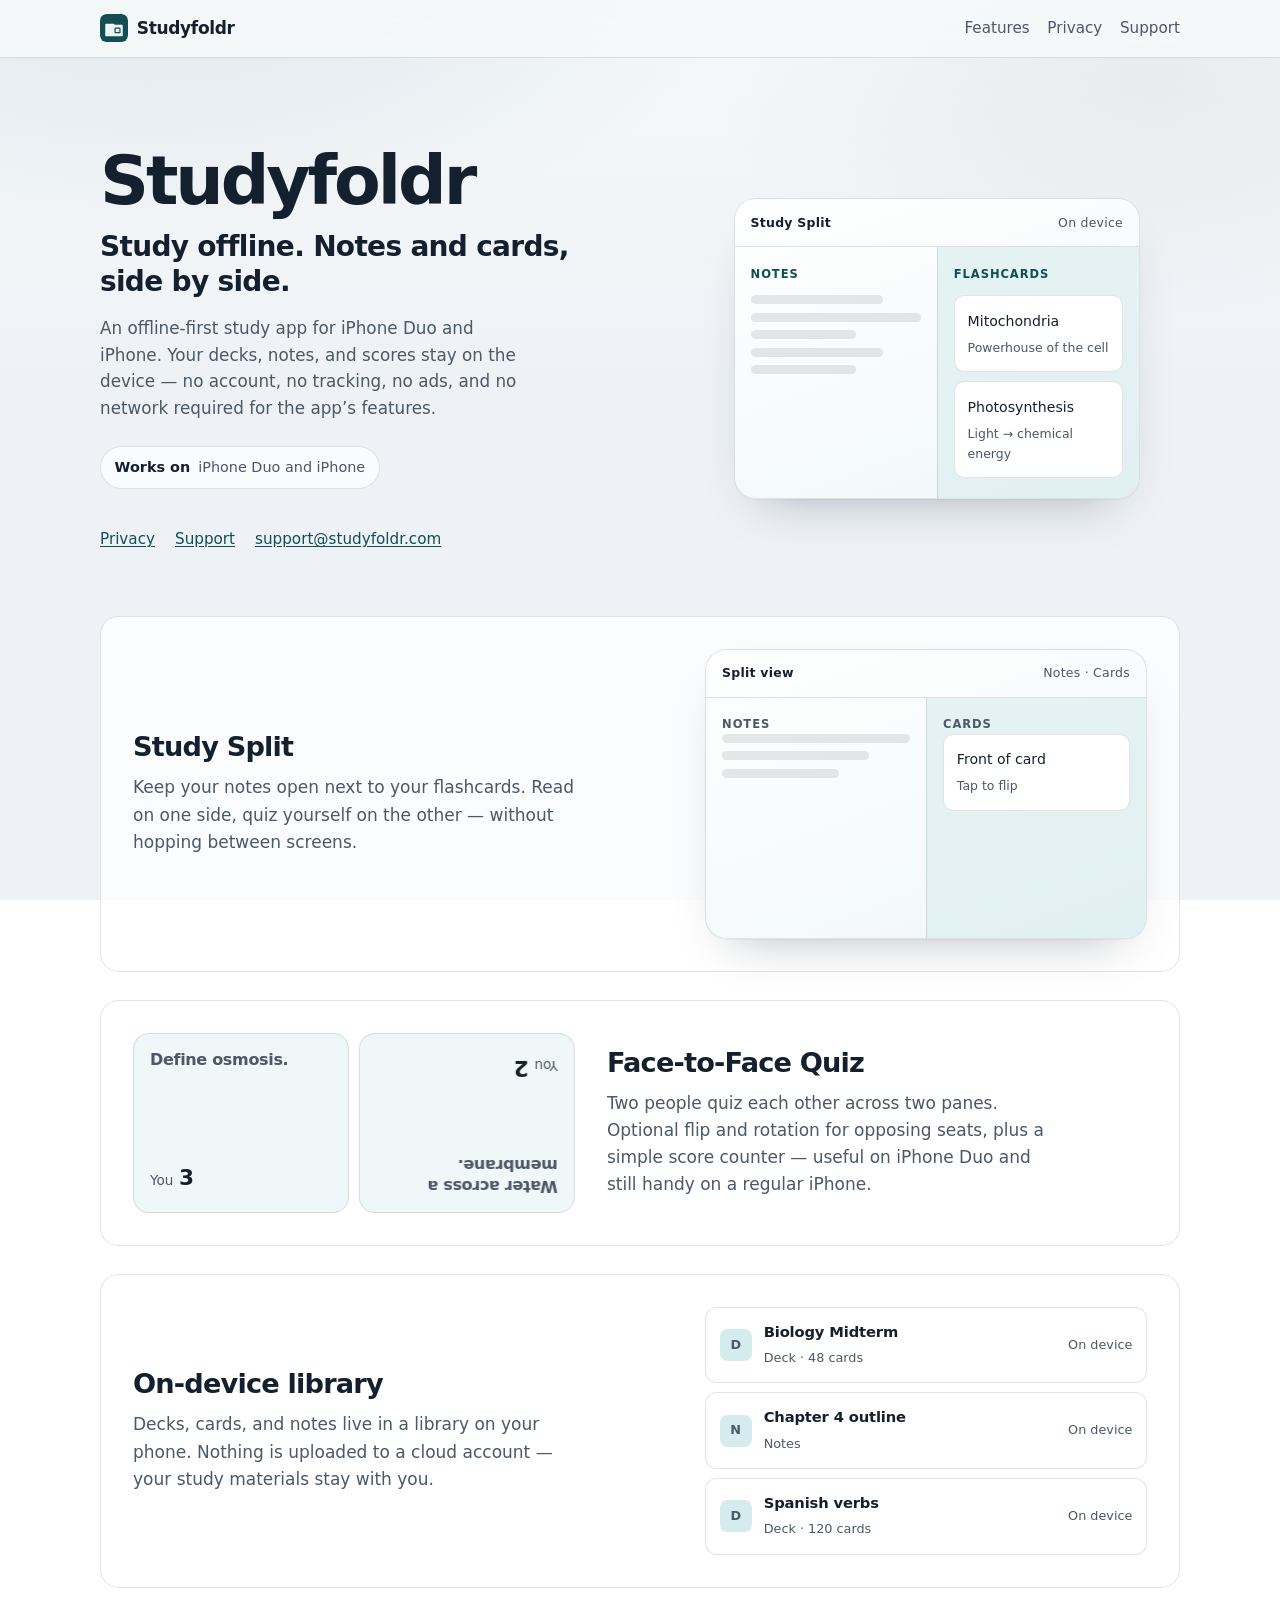
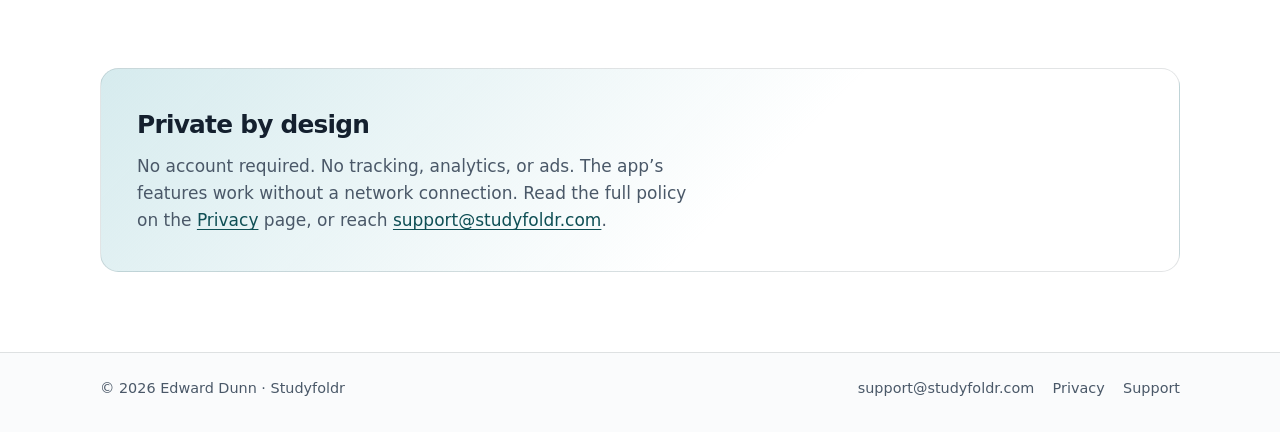
==== index.html @ 332e9f6d "Add Studyfoldr outline marketing site. Static landing, privacy, and support pages for studyfoldr.com" ====
<!DOCTYPE html>
<html lang="en">
<head>
  <meta charset="utf-8">
  <meta name="viewport" content="width=device-width, initial-scale=1">
  <title>Studyfoldr — offline study for iPhone</title>
  <meta name="description" content="Studyfoldr is an offline-first study app for iPhone Duo and iPhone. Notes and flashcards side by side, face-to-face quiz mode, and an on-device library. No account, no tracking, no ads.">
  <link rel="canonical" href="https://studyfoldr.com/">
  <meta name="theme-color" content="#eef2f6" media="(prefers-color-scheme: light)">
  <meta name="theme-color" content="#0f151c" media="(prefers-color-scheme: dark)">

  <meta property="og:type" content="website">
  <meta property="og:site_name" content="Studyfoldr">
  <meta property="og:locale" content="en_US">
  <meta property="og:url" content="https://studyfoldr.com/">
  <meta property="og:title" content="Studyfoldr — offline study for iPhone">
  <meta property="og:description" content="Notes and flashcards side by side, face-to-face quiz mode, and an on-device library. No account, no tracking, no ads.">
  <meta property="og:image" content="https://studyfoldr.com/assets/icon-512.png">
  <meta property="og:image:width" content="512">
  <meta property="og:image:height" content="512">
  <meta property="og:image:alt" content="Studyfoldr app icon">

  <meta name="twitter:card" content="summary">
  <meta name="twitter:title" content="Studyfoldr — offline study for iPhone">
  <meta name="twitter:description" content="Notes and flashcards side by side, face-to-face quiz mode, and an on-device library. No account, no tracking, no ads.">
  <meta name="twitter:image" content="https://studyfoldr.com/assets/icon-512.png">

  <link rel="icon" href="assets/favicon.svg" type="image/svg+xml">
  <link rel="icon" type="image/png" sizes="32x32" href="assets/favicon-32.png">
  <link rel="apple-touch-icon" href="assets/apple-touch-icon.png">
  <link rel="stylesheet" href="assets/styles.css">
</head>
<body>
  <a class="skip" href="#main">Skip to content</a>

  <header class="site-header">
    <nav class="nav" aria-label="Primary">
      <a class="brand" href="./" aria-current="page">
        <img class="brand-mark" src="assets/favicon.svg" width="28" height="28" alt="">
        <span>Studyfoldr</span>
      </a>
      <ul class="nav-links">
        <li><a href="#features">Features</a></li>
        <li><a href="privacy.html">Privacy</a></li>
        <li><a href="support.html">Support</a></li>
      </ul>
    </nav>
  </header>

  <main id="main">
    <section class="hero">
      <div class="wrap hero-inner">
        <div class="hero-copy">
          <p class="wordmark">Studyfoldr</p>
          <h1>Study offline. Notes and cards, side by side.</h1>
          <p class="lede">An offline-first study app for iPhone Duo and iPhone. Your decks, notes, and scores stay on the device — no account, no tracking, no ads, and no network required for the app’s features.</p>
          <p class="device-note"><strong>Works on</strong> iPhone Duo and iPhone</p>
          <div class="hero-links">
            <a href="privacy.html">Privacy</a>
            <a href="support.html">Support</a>
            <a href="mailto:support@studyfoldr.com">support@studyfoldr.com</a>
          </div>
        </div>

        <figure class="device" aria-label="Illustration of Study Split: notes beside flashcards">
          <div class="device-chrome">
            <strong>Study Split</strong>
            <span>On device</span>
          </div>
          <div class="split-stage">
            <div class="pane">
              <p class="pane-label">Notes</p>
              <div class="line mid" aria-hidden="true"></div>
              <div class="line" aria-hidden="true"></div>
              <div class="line short" aria-hidden="true"></div>
              <div class="line mid" aria-hidden="true"></div>
              <div class="line short" aria-hidden="true"></div>
            </div>
            <div class="pane">
              <p class="pane-label">Flashcards</p>
              <div class="card-stack">
                <div class="flash">Mitochondria<small>Powerhouse of the cell</small></div>
                <div class="flash">Photosynthesis<small>Light → chemical energy</small></div>
              </div>
            </div>
          </div>
        </figure>
      </div>
    </section>

    <div class="wrap features" id="features">
      <article class="feature">
        <div class="feature-copy">
          <h2>Study Split</h2>
          <p>Keep your notes open next to your flashcards. Read on one side, quiz yourself on the other — without hopping between screens.</p>
        </div>
        <div class="feature-media" aria-hidden="true">
          <div class="device">
            <div class="device-chrome">
              <strong>Split view</strong>
              <span>Notes · Cards</span>
            </div>
            <div class="split-stage">
              <div class="pane">
                <p class="pane-label">Notes</p>
                <div class="line"></div>
                <div class="line mid"></div>
                <div class="line short"></div>
              </div>
              <div class="pane">
                <p class="pane-label">Cards</p>
                <div class="flash">Front of card<small>Tap to flip</small></div>
              </div>
            </div>
          </div>
        </div>
      </article>

      <article class="feature reverse">
        <div class="feature-copy">
          <h2>Face-to-Face Quiz</h2>
          <p>Two people quiz each other across two panes. Optional flip and rotation for opposing seats, plus a simple score counter — useful on iPhone Duo and still handy on a regular iPhone.</p>
        </div>
        <div class="feature-media" aria-hidden="true">
          <div class="face-stage">
            <div class="face-pane">
              <p class="face-q">Define osmosis.</p>
              <p class="score">You <b>3</b></p>
            </div>
            <div class="face-pane flip">
              <p class="face-q">Water across a membrane.</p>
              <p class="score">You <b>2</b></p>
            </div>
          </div>
        </div>
      </article>

      <article class="feature">
        <div class="feature-copy">
          <h2>On-device library</h2>
          <p>Decks, cards, and notes live in a library on your phone. Nothing is uploaded to a cloud account — your study materials stay with you.</p>
        </div>
        <div class="feature-media" aria-hidden="true">
          <div class="library-grid">
            <div class="lib-row">
              <span class="lib-icon" aria-hidden="true">D</span>
              <div>
                <strong>Biology Midterm</strong>
                <span>Deck · 48 cards</span>
              </div>
              <span class="lib-meta">On device</span>
            </div>
            <div class="lib-row">
              <span class="lib-icon" aria-hidden="true">N</span>
              <div>
                <strong>Chapter 4 outline</strong>
                <span>Notes</span>
              </div>
              <span class="lib-meta">On device</span>
            </div>
            <div class="lib-row">
              <span class="lib-icon" aria-hidden="true">D</span>
              <div>
                <strong>Spanish verbs</strong>
                <span>Deck · 120 cards</span>
              </div>
              <span class="lib-meta">On device</span>
            </div>
          </div>
        </div>
      </article>
    </div>

    <div class="wrap">
      <section class="privacy-band" aria-labelledby="privacy-heading">
        <h2 id="privacy-heading">Private by design</h2>
        <p>No account required. No tracking, analytics, or ads. The app’s features work without a network connection. Read the full policy on the <a href="privacy.html">Privacy</a> page, or reach <a href="mailto:support@studyfoldr.com">support@studyfoldr.com</a>.</p>
      </section>
    </div>
  </main>

  <footer class="site-footer">
    <div class="wrap footer-inner">
      <p>&copy; 2026 Edward Dunn · Studyfoldr</p>
      <div class="footer-links">
        <a href="mailto:support@studyfoldr.com">support@studyfoldr.com</a>
        <a href="privacy.html">Privacy</a>
        <a href="support.html">Support</a>
      </div>
    </div>
  </footer>
</body>
</html>
---- assets/styles.css ----
/* Studyfoldr marketing site — static, offline-minded. */

:root {
  --bg: #eef2f6;
  --bg-elevated: #f7f9fb;
  --ink: #14202e;
  --muted: #4a5868;
  --line: rgba(20, 32, 46, 0.12);
  --accent: #1a6b72;
  --accent-soft: #d6ebee;
  --accent-ink: #0f4f55;
  --panel: #ffffff;
  --panel-tint: #f0f7f8;
  --shade-a: rgba(26, 107, 114, 0.14);
  --shade-b: rgba(20, 32, 46, 0.06);
  --max: 1080px;
  --pad: clamp(1.25rem, 4vw, 2.5rem);
  --radius: 1rem;
  --font: -apple-system, BlinkMacSystemFont, "SF Pro Text", "Segoe UI", system-ui, "Helvetica Neue", Helvetica, Arial, sans-serif;
  --display: -apple-system, BlinkMacSystemFont, "SF Pro Display", "Segoe UI", system-ui, "Helvetica Neue", Helvetica, Arial, sans-serif;
  --theme-color: #eef2f6;
}

@media (prefers-color-scheme: dark) {
  :root {
    --bg: #0f151c;
    --bg-elevated: #161e28;
    --ink: #e8eef4;
    --muted: #9aabbc;
    --line: rgba(232, 238, 244, 0.14);
    --accent: #5eb8c0;
    --accent-soft: rgba(94, 184, 192, 0.16);
    --accent-ink: #8ed4da;
    --panel: #18212c;
    --panel-tint: #1c2834;
    --shade-a: rgba(94, 184, 192, 0.12);
    --shade-b: rgba(0, 0, 0, 0.35);
    --theme-color: #0f151c;
  }
}

*,
*::before,
*::after {
  box-sizing: border-box;
}

html {
  scroll-behavior: smooth;
}

@media (prefers-reduced-motion: reduce) {
  html {
    scroll-behavior: auto;
  }

  *,
  *::before,
  *::after {
    animation: none !important;
    transition: none !important;
  }
}

body {
  margin: 0;
  color: var(--ink);
  background:
    radial-gradient(1200px 600px at 12% -10%, var(--shade-a), transparent 55%),
    radial-gradient(900px 500px at 90% 8%, var(--shade-b), transparent 50%),
    linear-gradient(180deg, var(--bg-elevated) 0%, var(--bg) 42%, var(--bg) 100%);
  background-attachment: fixed;
  font: 17px/1.6 var(--font);
  -webkit-font-smoothing: antialiased;
  text-rendering: optimizeLegibility;
  min-height: 100vh;
}

img,
svg {
  max-width: 100%;
  height: auto;
  vertical-align: middle;
}

a {
  color: var(--accent-ink);
  text-underline-offset: 0.16em;
}

a:hover {
  color: var(--accent);
}

a:focus-visible {
  outline: 2px solid var(--accent);
  outline-offset: 3px;
  border-radius: 3px;
}

.skip {
  position: absolute;
  left: -9999px;
  top: 0;
}

.skip:focus {
  left: var(--pad);
  top: 0.75rem;
  z-index: 100;
  background: var(--ink);
  color: var(--bg);
  padding: 0.5rem 0.75rem;
  text-decoration: none;
}

.wrap {
  width: min(100% - 2 * var(--pad), var(--max));
  margin-inline: auto;
}

/* Header */

.site-header {
  position: sticky;
  top: 0;
  z-index: 20;
  backdrop-filter: blur(12px);
  -webkit-backdrop-filter: blur(12px);
  background: color-mix(in srgb, var(--bg-elevated) 82%, transparent);
  border-bottom: 1px solid var(--line);
}

.nav {
  display: flex;
  align-items: center;
  justify-content: space-between;
  gap: 1rem;
  padding: 0.9rem 0;
  width: min(100% - 2 * var(--pad), var(--max));
  margin-inline: auto;
}

.brand {
  display: inline-flex;
  align-items: center;
  gap: 0.55rem;
  color: var(--ink);
  text-decoration: none;
  font-family: var(--display);
  font-weight: 650;
  letter-spacing: -0.02em;
}

.brand:hover {
  color: var(--ink);
}

.brand-mark {
  flex: none;
  width: 1.75rem;
  height: 1.75rem;
  border-radius: 0.4rem;
}

.nav-links {
  display: flex;
  gap: 1.1rem;
  list-style: none;
  margin: 0;
  padding: 0;
  font-size: 0.95rem;
}

.nav-links a {
  color: var(--muted);
  text-decoration: none;
}

.nav-links a:hover,
.nav-links a[aria-current="page"] {
  color: var(--ink);
}

/* Hero */

.hero {
  padding: clamp(3rem, 9vw, 5.5rem) 0 clamp(2.5rem, 6vw, 4rem);
}

.hero-inner {
  display: grid;
  gap: clamp(2rem, 5vw, 3.5rem);
  align-items: center;
}

@media (min-width: 860px) {
  .hero-inner {
    grid-template-columns: 1.05fr 0.95fr;
  }
}

.wordmark {
  margin: 0 0 0.85rem;
  font-family: var(--display);
  font-size: clamp(2.6rem, 7vw, 4.25rem);
  font-weight: 700;
  letter-spacing: -0.045em;
  line-height: 1.02;
  color: var(--ink);
}

.hero h1 {
  margin: 0 0 1rem;
  font-family: var(--display);
  font-size: clamp(1.35rem, 2.8vw, 1.75rem);
  font-weight: 550;
  letter-spacing: -0.025em;
  line-height: 1.25;
  color: var(--ink);
  max-width: 28ch;
}

.lede {
  margin: 0;
  color: var(--muted);
  font-size: 1.05rem;
  max-width: 40ch;
}

.device-note {
  display: inline-flex;
  align-items: center;
  gap: 0.5rem;
  margin-top: 1.5rem;
  padding: 0.55rem 0.85rem;
  border: 1px solid var(--line);
  border-radius: 999px;
  background: color-mix(in srgb, var(--panel) 70%, transparent);
  color: var(--muted);
  font-size: 0.9rem;
}

.device-note strong {
  color: var(--ink);
  font-weight: 600;
}

.hero-links {
  display: flex;
  flex-wrap: wrap;
  gap: 0.85rem 1.25rem;
  margin-top: 1.5rem;
  font-size: 0.95rem;
}

/* Typographic device illustration */

.device {
  position: relative;
  border-radius: calc(var(--radius) + 0.35rem);
  border: 1px solid var(--line);
  background:
    linear-gradient(160deg, var(--panel) 0%, var(--panel-tint) 100%);
  box-shadow:
    0 1px 0 color-mix(in srgb, var(--ink) 4%, transparent),
    0 24px 48px -28px color-mix(in srgb, var(--ink) 35%, transparent);
  overflow: hidden;
  animation: rise 0.8s ease both;
}

@keyframes rise {
  from {
    opacity: 0;
    transform: translateY(12px);
  }
  to {
    opacity: 1;
    transform: translateY(0);
  }
}

.device-chrome {
  display: flex;
  align-items: center;
  justify-content: space-between;
  gap: 0.75rem;
  padding: 0.85rem 1rem;
  border-bottom: 1px solid var(--line);
  font-size: 0.78rem;
  color: var(--muted);
  letter-spacing: 0.02em;
}

.device-chrome strong {
  color: var(--ink);
  font-weight: 650;
}

.split-stage {
  display: grid;
  grid-template-columns: 1fr 1fr;
  min-height: 240px;
}

.pane {
  padding: 1.1rem 1rem 1.25rem;
}

.pane + .pane {
  border-left: 1px solid var(--line);
  background: color-mix(in srgb, var(--accent-soft) 55%, transparent);
}

.pane-label {
  margin: 0 0 0.75rem;
  font-size: 0.72rem;
  font-weight: 650;
  letter-spacing: 0.08em;
  text-transform: uppercase;
  color: var(--accent-ink);
}

.line {
  height: 0.55rem;
  border-radius: 999px;
  background: color-mix(in srgb, var(--ink) 10%, transparent);
  margin-bottom: 0.55rem;
}

.line.short {
  width: 62%;
}

.line.mid {
  width: 78%;
}

.card-stack {
  display: grid;
  gap: 0.55rem;
}

.flash {
  border: 1px solid var(--line);
  border-radius: 0.65rem;
  background: var(--panel);
  padding: 0.85rem 0.8rem;
  font-size: 0.88rem;
  color: var(--ink);
}

.flash small {
  display: block;
  margin-top: 0.35rem;
  color: var(--muted);
  font-size: 0.78rem;
}

/* Feature sections */

.features {
  display: grid;
  gap: clamp(1.25rem, 3vw, 1.75rem);
  padding: 0 0 clamp(3rem, 8vw, 5rem);
}

.feature {
  display: grid;
  gap: 1.5rem;
  align-items: center;
  padding: clamp(1.35rem, 3vw, 2rem);
  border: 1px solid var(--line);
  border-radius: calc(var(--radius) + 0.15rem);
  background: color-mix(in srgb, var(--panel) 78%, transparent);
}

@media (min-width: 780px) {
  .feature {
    grid-template-columns: 1.1fr 0.9fr;
    gap: 2rem;
  }

  .feature.reverse {
    grid-template-columns: 0.9fr 1.1fr;
  }

  .feature.reverse .feature-copy {
    order: 2;
  }
}

.feature h2 {
  margin: 0 0 0.65rem;
  font-family: var(--display);
  font-size: clamp(1.35rem, 2.5vw, 1.7rem);
  font-weight: 650;
  letter-spacing: -0.03em;
  line-height: 1.2;
}

.feature p {
  margin: 0;
  color: var(--muted);
  max-width: 42ch;
}

.feature-media {
  min-width: 0;
}

.face-stage {
  display: grid;
  grid-template-columns: 1fr 1fr;
  gap: 0.65rem;
  min-height: 180px;
}

.face-pane {
  border: 1px solid var(--line);
  border-radius: var(--radius);
  background: var(--panel-tint);
  padding: 1rem;
  display: flex;
  flex-direction: column;
  justify-content: space-between;
  gap: 1rem;
  min-height: 170px;
}

.face-pane.flip {
  transform: rotate(180deg);
}

.face-q {
  font-family: var(--display);
  font-size: 1rem;
  font-weight: 600;
  letter-spacing: -0.02em;
  line-height: 1.3;
}

.score {
  display: inline-flex;
  align-items: baseline;
  gap: 0.35rem;
  font-variant-numeric: tabular-nums;
  color: var(--muted);
  font-size: 0.85rem;
}

.score b {
  color: var(--ink);
  font-size: 1.35rem;
  font-weight: 700;
  letter-spacing: -0.03em;
}

.library-grid {
  display: grid;
  gap: 0.55rem;
}

.lib-row {
  display: grid;
  grid-template-columns: auto 1fr auto;
  gap: 0.75rem;
  align-items: center;
  padding: 0.75rem 0.85rem;
  border: 1px solid var(--line);
  border-radius: 0.75rem;
  background: var(--panel);
}

.lib-icon {
  width: 2rem;
  height: 2rem;
  border-radius: 0.45rem;
  background: var(--accent-soft);
  color: var(--accent-ink);
  display: grid;
  place-items: center;
  font-size: 0.85rem;
  font-weight: 700;
}

.lib-row strong {
  display: block;
  font-size: 0.92rem;
  font-weight: 600;
  letter-spacing: -0.01em;
}

.lib-row span {
  color: var(--muted);
  font-size: 0.8rem;
}

.lib-meta {
  color: var(--muted);
  font-size: 0.78rem;
  white-space: nowrap;
}

.privacy-band {
  margin: 0 0 clamp(3rem, 8vw, 5rem);
  padding: clamp(1.5rem, 4vw, 2.25rem);
  border-radius: calc(var(--radius) + 0.15rem);
  border: 1px solid var(--line);
  background:
    linear-gradient(135deg, var(--accent-soft), transparent 60%),
    color-mix(in srgb, var(--panel) 70%, transparent);
}

.privacy-band h2 {
  margin: 0 0 0.55rem;
  font-family: var(--display);
  font-size: clamp(1.25rem, 2.4vw, 1.55rem);
  font-weight: 650;
  letter-spacing: -0.03em;
}

.privacy-band p {
  margin: 0;
  color: var(--muted);
  max-width: 52ch;
}

/* Inner pages */

.page {
  padding: clamp(2.5rem, 7vw, 4rem) 0 clamp(3.5rem, 8vw, 5rem);
}

.page-narrow {
  width: min(100% - 2 * var(--pad), 40rem);
  margin-inline: auto;
}

.page-narrow h1 {
  margin: 0 0 0.5rem;
  font-family: var(--display);
  font-size: clamp(2rem, 5vw, 2.6rem);
  font-weight: 700;
  letter-spacing: -0.04em;
  line-height: 1.1;
}

.page-narrow .lede {
  margin-bottom: 2rem;
}

.page-narrow h2 {
  margin: 2rem 0 0.55rem;
  font-family: var(--display);
  font-size: 1.2rem;
  font-weight: 650;
  letter-spacing: -0.02em;
}

.page-narrow p {
  margin: 0 0 1rem;
  color: var(--muted);
}

.page-narrow p:last-child {
  margin-bottom: 0;
}

.page-narrow ul {
  margin: 0 0 1rem;
  padding-left: 1.2rem;
  color: var(--muted);
}

.page-narrow li + li {
  margin-top: 0.4rem;
}

/* Footer */

.site-footer {
  border-top: 1px solid var(--line);
  padding: 1.5rem 0 2rem;
  background: color-mix(in srgb, var(--bg-elevated) 65%, transparent);
}

.footer-inner {
  display: flex;
  flex-wrap: wrap;
  gap: 0.75rem 1.5rem;
  justify-content: space-between;
  align-items: center;
  color: var(--muted);
  font-size: 0.9rem;
}

.footer-inner p {
  margin: 0;
}

.footer-links {
  display: flex;
  flex-wrap: wrap;
  gap: 0.85rem 1.15rem;
}

.footer-links a {
  color: var(--muted);
  text-decoration: none;
}

.footer-links a:hover {
  color: var(--ink);
}
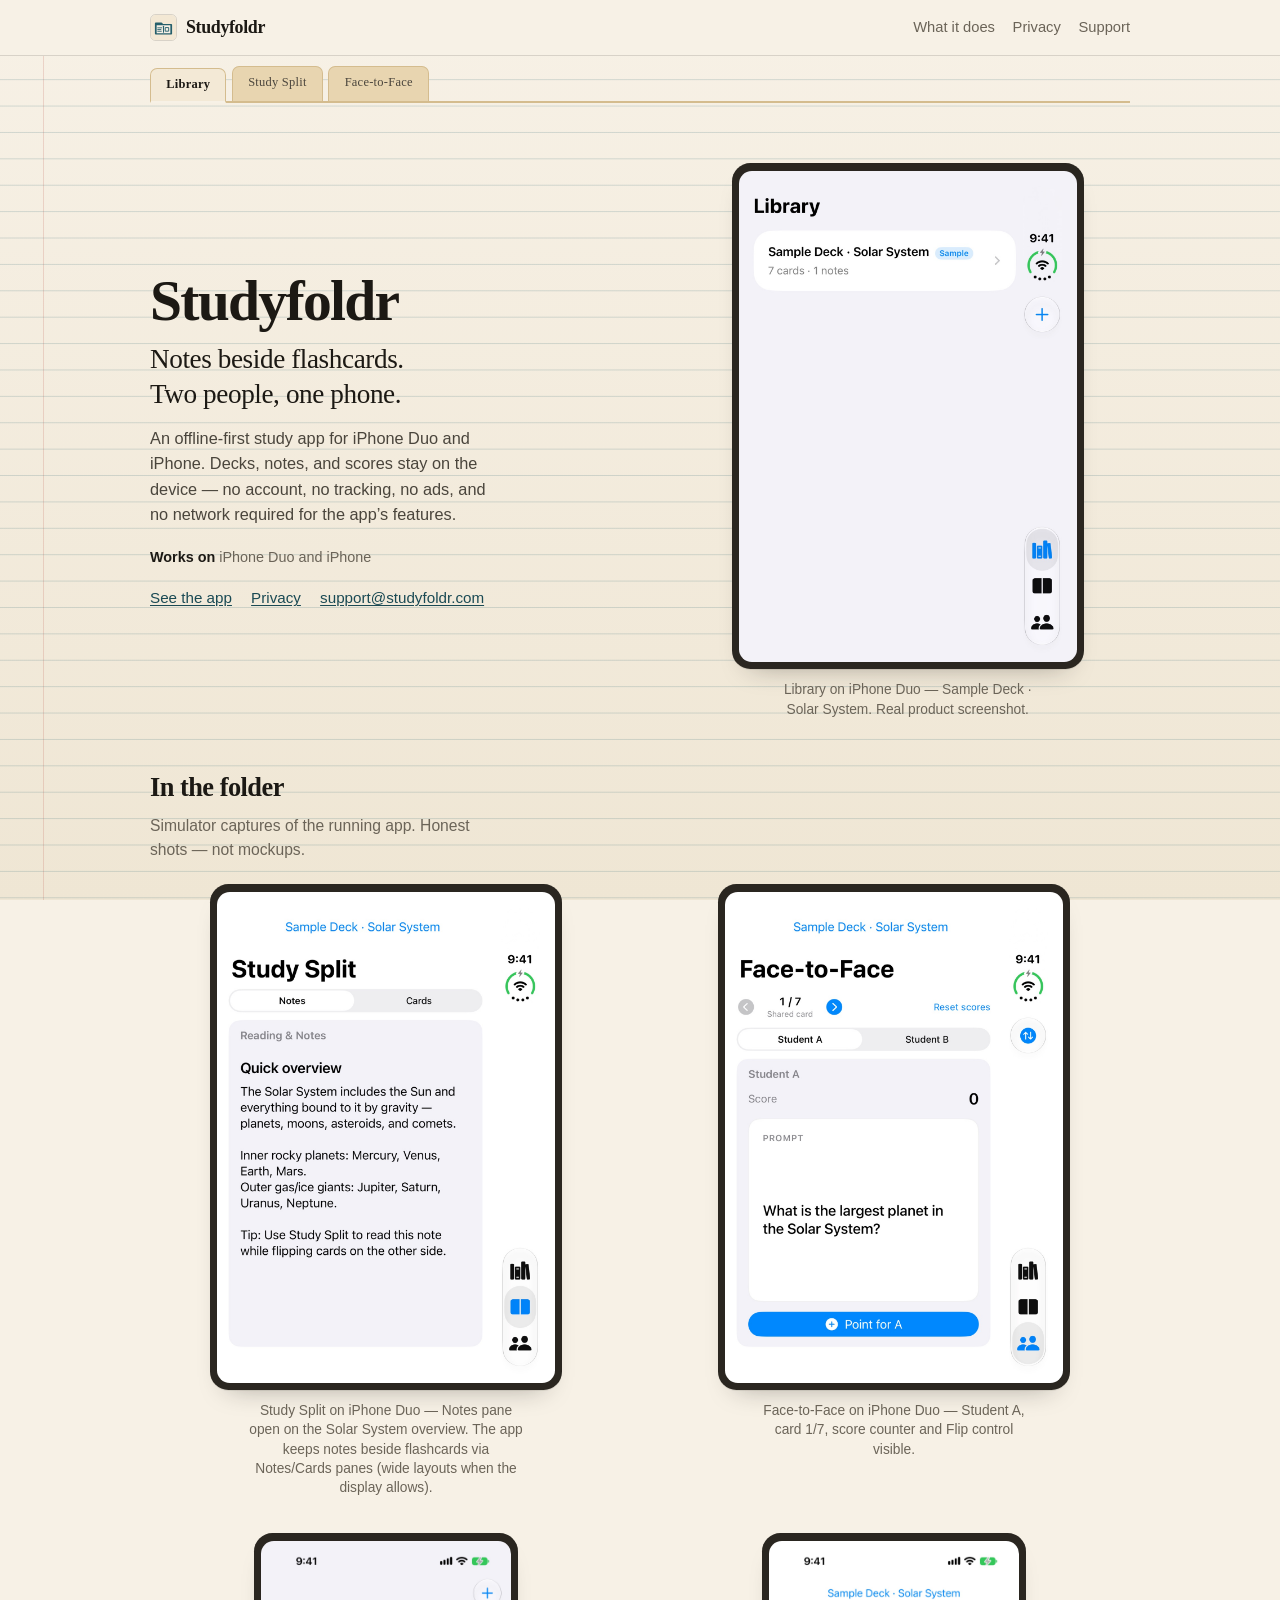
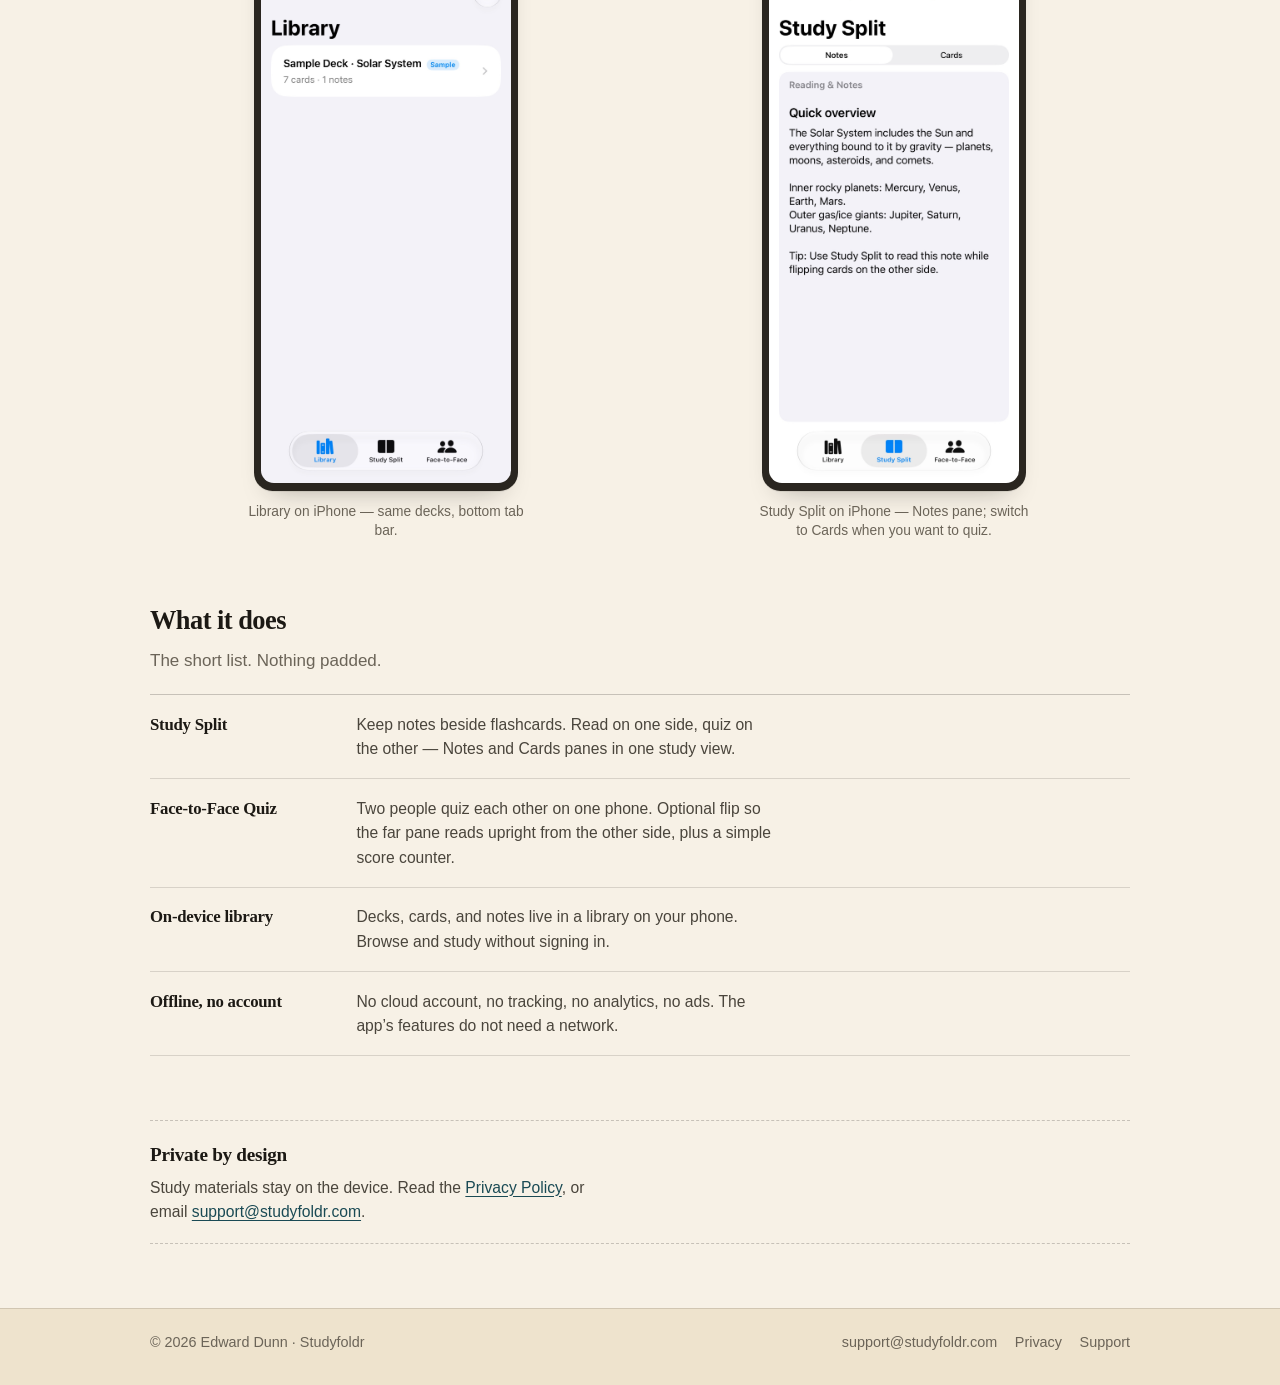
==== commit 60f0aa09: "Redesign the Studyfoldr site around real app screenshots. Replace the outline marketing page with a " ====
--- a/index.html
+++ b/index.html
@@ -4,26 +4,26 @@
   <meta charset="utf-8">
   <meta name="viewport" content="width=device-width, initial-scale=1">
   <title>Studyfoldr — offline study for iPhone</title>
-  <meta name="description" content="Studyfoldr is an offline-first study app for iPhone Duo and iPhone. Notes and flashcards side by side, face-to-face quiz mode, and an on-device library. No account, no tracking, no ads.">
-  <link rel="canonical" href="https://studyfoldr.com/">
-  <meta name="theme-color" content="#eef2f6" media="(prefers-color-scheme: light)">
-  <meta name="theme-color" content="#0f151c" media="(prefers-color-scheme: dark)">
+  <meta name="description" content="Studyfoldr is an offline-first study app for iPhone Duo and iPhone. Notes beside flashcards, face-to-face quiz on one phone, and an on-device library. No account, no tracking, no ads.">
+  <link rel="canonical" href="https://erdtheturd.github.io/studyfoldr/">
+  <meta name="theme-color" content="#f7f1e6" media="(prefers-color-scheme: light)">
+  <meta name="theme-color" content="#1a1814" media="(prefers-color-scheme: dark)">
 
   <meta property="og:type" content="website">
   <meta property="og:site_name" content="Studyfoldr">
   <meta property="og:locale" content="en_US">
-  <meta property="og:url" content="https://studyfoldr.com/">
+  <meta property="og:url" content="https://erdtheturd.github.io/studyfoldr/">
   <meta property="og:title" content="Studyfoldr — offline study for iPhone">
-  <meta property="og:description" content="Notes and flashcards side by side, face-to-face quiz mode, and an on-device library. No account, no tracking, no ads.">
-  <meta property="og:image" content="https://studyfoldr.com/assets/icon-512.png">
+  <meta property="og:description" content="Notes beside flashcards, face-to-face quiz on one phone, and an on-device library. No account, no tracking, no ads.">
+  <meta property="og:image" content="https://erdtheturd.github.io/studyfoldr/assets/icon-512.png">
   <meta property="og:image:width" content="512">
   <meta property="og:image:height" content="512">
-  <meta property="og:image:alt" content="Studyfoldr app icon">
+  <meta property="og:image:alt" content="Studyfoldr folder mark">
 
   <meta name="twitter:card" content="summary">
   <meta name="twitter:title" content="Studyfoldr — offline study for iPhone">
-  <meta name="twitter:description" content="Notes and flashcards side by side, face-to-face quiz mode, and an on-device library. No account, no tracking, no ads.">
-  <meta name="twitter:image" content="https://studyfoldr.com/assets/icon-512.png">
+  <meta name="twitter:description" content="Notes beside flashcards, face-to-face quiz on one phone, and an on-device library. No account, no tracking, no ads.">
+  <meta name="twitter:image" content="https://erdtheturd.github.io/studyfoldr/assets/icon-512.png">
 
   <link rel="icon" href="assets/favicon.svg" type="image/svg+xml">
   <link rel="icon" type="image/png" sizes="32x32" href="assets/favicon-32.png">
@@ -40,142 +40,144 @@
         <span>Studyfoldr</span>
       </a>
       <ul class="nav-links">
-        <li><a href="#features">Features</a></li>
+        <li><a href="#what">What it does</a></li>
         <li><a href="privacy.html">Privacy</a></li>
         <li><a href="support.html">Support</a></li>
       </ul>
     </nav>
   </header>
 
+  <div class="folder-tabs" aria-hidden="true">
+    <span data-active>Library</span>
+    <span>Study Split</span>
+    <span>Face-to-Face</span>
+  </div>
+
   <main id="main">
     <section class="hero">
       <div class="wrap hero-inner">
         <div class="hero-copy">
           <p class="wordmark">Studyfoldr</p>
-          <h1>Study offline. Notes and cards, side by side.</h1>
-          <p class="lede">An offline-first study app for iPhone Duo and iPhone. Your decks, notes, and scores stay on the device — no account, no tracking, no ads, and no network required for the app’s features.</p>
+          <h1>Notes beside flashcards. Two people, one phone.</h1>
+          <p class="lede">An offline-first study app for iPhone Duo and iPhone. Decks, notes, and scores stay on the device — no account, no tracking, no ads, and no network required for the app’s features.</p>
           <p class="device-note"><strong>Works on</strong> iPhone Duo and iPhone</p>
           <div class="hero-links">
+            <a href="#shots">See the app</a>
             <a href="privacy.html">Privacy</a>
-            <a href="support.html">Support</a>
             <a href="mailto:support@studyfoldr.com">support@studyfoldr.com</a>
           </div>
         </div>
 
-        <figure class="device" aria-label="Illustration of Study Split: notes beside flashcards">
-          <div class="device-chrome">
-            <strong>Study Split</strong>
-            <span>On device</span>
+        <figure class="shot duo hero-shot">
+          <div class="shot-frame">
+            <img
+              src="assets/shots/duo-library.jpg"
+              width="1200"
+              height="1746"
+              alt="Studyfoldr Library on iPhone Duo: Sample Deck · Solar System with 7 cards and 1 notes, vertical Duo tab rail on the right."
+              decoding="async"
+              fetchpriority="high">
           </div>
-          <div class="split-stage">
-            <div class="pane">
-              <p class="pane-label">Notes</p>
-              <div class="line mid" aria-hidden="true"></div>
-              <div class="line" aria-hidden="true"></div>
-              <div class="line short" aria-hidden="true"></div>
-              <div class="line mid" aria-hidden="true"></div>
-              <div class="line short" aria-hidden="true"></div>
-            </div>
-            <div class="pane">
-              <p class="pane-label">Flashcards</p>
-              <div class="card-stack">
-                <div class="flash">Mitochondria<small>Powerhouse of the cell</small></div>
-                <div class="flash">Photosynthesis<small>Light → chemical energy</small></div>
-              </div>
-            </div>
-          </div>
+          <figcaption>Library on iPhone Duo — Sample Deck · Solar System. Real product screenshot.</figcaption>
         </figure>
       </div>
     </section>
 
-    <div class="wrap features" id="features">
-      <article class="feature">
-        <div class="feature-copy">
-          <h2>Study Split</h2>
-          <p>Keep your notes open next to your flashcards. Read on one side, quiz yourself on the other — without hopping between screens.</p>
-        </div>
-        <div class="feature-media" aria-hidden="true">
-          <div class="device">
-            <div class="device-chrome">
-              <strong>Split view</strong>
-              <span>Notes · Cards</span>
+    <section class="wrap shots" id="shots" aria-labelledby="shots-heading">
+      <div class="shots-head">
+        <h2 id="shots-heading">In the folder</h2>
+        <p>Simulator captures of the running app. Honest shots — not mockups.</p>
+      </div>
+      <ul class="shot-grid">
+        <li>
+          <figure class="shot duo">
+            <div class="shot-frame">
+              <img
+                src="assets/shots/duo-split.jpg"
+                width="1200"
+                height="1746"
+                alt="Studyfoldr Study Split on iPhone Duo with the Notes pane open on a Solar System overview note; Notes and Cards segmented control; Duo side rail."
+                loading="lazy"
+                decoding="async">
             </div>
-            <div class="split-stage">
-              <div class="pane">
-                <p class="pane-label">Notes</p>
-                <div class="line"></div>
-                <div class="line mid"></div>
-                <div class="line short"></div>
-              </div>
-              <div class="pane">
-                <p class="pane-label">Cards</p>
-                <div class="flash">Front of card<small>Tap to flip</small></div>
-              </div>
+            <figcaption>Study Split on iPhone Duo — Notes pane open on the Solar System overview. The app keeps notes beside flashcards via Notes/Cards panes (wide layouts when the display allows).</figcaption>
+          </figure>
+        </li>
+        <li>
+          <figure class="shot duo">
+            <div class="shot-frame">
+              <img
+                src="assets/shots/duo-facetoface.jpg"
+                width="1200"
+                height="1746"
+                alt="Studyfoldr Face-to-Face on iPhone Duo for Student A, card 1 of 7, prompt asking what the largest planet is, score 0, Flip control on the Duo rail."
+                loading="lazy"
+                decoding="async">
             </div>
-          </div>
-        </div>
-      </article>
+            <figcaption>Face-to-Face on iPhone Duo — Student A, card 1/7, score counter and Flip control visible.</figcaption>
+          </figure>
+        </li>
+        <li>
+          <figure class="shot phone">
+            <div class="shot-frame">
+              <img
+                src="assets/shots/iphone-library.jpg"
+                width="1200"
+                height="2609"
+                alt="Studyfoldr Library on a regular iPhone showing Sample Deck · Solar System with bottom tab bar for Library, Study Split, and Face-to-Face."
+                loading="lazy"
+                decoding="async">
+            </div>
+            <figcaption>Library on iPhone — same decks, bottom tab bar.</figcaption>
+          </figure>
+        </li>
+        <li>
+          <figure class="shot phone">
+            <div class="shot-frame">
+              <img
+                src="assets/shots/iphone-split.jpg"
+                width="1200"
+                height="2609"
+                alt="Studyfoldr Study Split on a regular iPhone with the Notes pane open on Quick overview; bottom tab bar with Study Split selected."
+                loading="lazy"
+                decoding="async">
+            </div>
+            <figcaption>Study Split on iPhone — Notes pane; switch to Cards when you want to quiz.</figcaption>
+          </figure>
+        </li>
+      </ul>
+    </section>
 
-      <article class="feature reverse">
-        <div class="feature-copy">
-          <h2>Face-to-Face Quiz</h2>
-          <p>Two people quiz each other across two panes. Optional flip and rotation for opposing seats, plus a simple score counter — useful on iPhone Duo and still handy on a regular iPhone.</p>
-        </div>
-        <div class="feature-media" aria-hidden="true">
-          <div class="face-stage">
-            <div class="face-pane">
-              <p class="face-q">Define osmosis.</p>
-              <p class="score">You <b>3</b></p>
-            </div>
-            <div class="face-pane flip">
-              <p class="face-q">Water across a membrane.</p>
-              <p class="score">You <b>2</b></p>
-            </div>
-          </div>
-        </div>
-      </article>
-
-      <article class="feature">
-        <div class="feature-copy">
-          <h2>On-device library</h2>
-          <p>Decks, cards, and notes live in a library on your phone. Nothing is uploaded to a cloud account — your study materials stay with you.</p>
-        </div>
-        <div class="feature-media" aria-hidden="true">
-          <div class="library-grid">
-            <div class="lib-row">
-              <span class="lib-icon" aria-hidden="true">D</span>
-              <div>
-                <strong>Biology Midterm</strong>
-                <span>Deck · 48 cards</span>
-              </div>
-              <span class="lib-meta">On device</span>
-            </div>
-            <div class="lib-row">
-              <span class="lib-icon" aria-hidden="true">N</span>
-              <div>
-                <strong>Chapter 4 outline</strong>
-                <span>Notes</span>
-              </div>
-              <span class="lib-meta">On device</span>
-            </div>
-            <div class="lib-row">
-              <span class="lib-icon" aria-hidden="true">D</span>
-              <div>
-                <strong>Spanish verbs</strong>
-                <span>Deck · 120 cards</span>
-              </div>
-              <span class="lib-meta">On device</span>
-            </div>
-          </div>
-        </div>
-      </article>
-    </div>
+    <section class="wrap features" id="what" aria-labelledby="what-heading">
+      <div class="features-head">
+        <h2 id="what-heading">What it does</h2>
+        <p>The short list. Nothing padded.</p>
+      </div>
+      <ol class="feature-list">
+        <li>
+          <h3>Study Split</h3>
+          <p>Keep notes beside flashcards. Read on one side, quiz on the other — Notes and Cards panes in one study view.</p>
+        </li>
+        <li>
+          <h3>Face-to-Face Quiz</h3>
+          <p>Two people quiz each other on one phone. Optional flip so the far pane reads upright from the other side, plus a simple score counter.</p>
+        </li>
+        <li>
+          <h3>On-device library</h3>
+          <p>Decks, cards, and notes live in a library on your phone. Browse and study without signing in.</p>
+        </li>
+        <li>
+          <h3>Offline, no account</h3>
+          <p>No cloud account, no tracking, no analytics, no ads. The app’s features do not need a network.</p>
+        </li>
+      </ol>
+    </section>
 
     <div class="wrap">
-      <section class="privacy-band" aria-labelledby="privacy-heading">
-        <h2 id="privacy-heading">Private by design</h2>
-        <p>No account required. No tracking, analytics, or ads. The app’s features work without a network connection. Read the full policy on the <a href="privacy.html">Privacy</a> page, or reach <a href="mailto:support@studyfoldr.com">support@studyfoldr.com</a>.</p>
-      </section>
+      <aside class="note-band" aria-labelledby="private-heading">
+        <h2 id="private-heading">Private by design</h2>
+        <p>Study materials stay on the device. Read the <a href="privacy.html">Privacy Policy</a>, or email <a href="mailto:support@studyfoldr.com">support@studyfoldr.com</a>.</p>
+      </aside>
     </div>
   </main>
 
--- a/assets/styles.css
+++ b/assets/styles.css
@@ -1,41 +1,44 @@
-/* Studyfoldr marketing site — static, offline-minded. */
+/* Studyfoldr marketing site — paper folder, ink, quiet type. */
 
 :root {
-  --bg: #eef2f6;
-  --bg-elevated: #f7f9fb;
-  --ink: #14202e;
-  --muted: #4a5868;
-  --line: rgba(20, 32, 46, 0.12);
-  --accent: #1a6b72;
-  --accent-soft: #d6ebee;
-  --accent-ink: #0f4f55;
-  --panel: #ffffff;
-  --panel-tint: #f0f7f8;
-  --shade-a: rgba(26, 107, 114, 0.14);
-  --shade-b: rgba(20, 32, 46, 0.06);
-  --max: 1080px;
-  --pad: clamp(1.25rem, 4vw, 2.5rem);
-  --radius: 1rem;
-  --font: -apple-system, BlinkMacSystemFont, "SF Pro Text", "Segoe UI", system-ui, "Helvetica Neue", Helvetica, Arial, sans-serif;
-  --display: -apple-system, BlinkMacSystemFont, "SF Pro Display", "Segoe UI", system-ui, "Helvetica Neue", Helvetica, Arial, sans-serif;
-  --theme-color: #eef2f6;
+  --paper: #f7f1e6;
+  --paper-deep: #efe6d4;
+  --manila: #e8d5b0;
+  --manila-deep: #d4bc8e;
+  --ink: #1c1914;
+  --ink-soft: #4a453c;
+  --muted: #6b6458;
+  --line: rgba(28, 25, 20, 0.14);
+  --line-strong: rgba(28, 25, 20, 0.22);
+  --teal: #255f6b;
+  --teal-ink: #1a4a54;
+  --teal-soft: #d7e6e9;
+  --rule: rgba(37, 95, 107, 0.18);
+  --bezel: #2a2620;
+  --max: 980px;
+  --pad: clamp(1.15rem, 4vw, 2.25rem);
+  --font: "Avenir Next", Avenir, "Segoe UI", "Helvetica Neue", Helvetica, sans-serif;
+  --display: "Iowan Old Style", "Palatino Linotype", Palatino, "Book Antiqua", "New York", Georgia, serif;
+  --theme-color: #f7f1e6;
 }
 
 @media (prefers-color-scheme: dark) {
   :root {
-    --bg: #0f151c;
-    --bg-elevated: #161e28;
-    --ink: #e8eef4;
-    --muted: #9aabbc;
-    --line: rgba(232, 238, 244, 0.14);
-    --accent: #5eb8c0;
-    --accent-soft: rgba(94, 184, 192, 0.16);
-    --accent-ink: #8ed4da;
-    --panel: #18212c;
-    --panel-tint: #1c2834;
-    --shade-a: rgba(94, 184, 192, 0.12);
-    --shade-b: rgba(0, 0, 0, 0.35);
-    --theme-color: #0f151c;
+    --paper: #1a1814;
+    --paper-deep: #12100e;
+    --manila: #3a3226;
+    --manila-deep: #4a3f30;
+    --ink: #f0e9dc;
+    --ink-soft: #c9c0b0;
+    --muted: #9a9182;
+    --line: rgba(240, 233, 220, 0.14);
+    --line-strong: rgba(240, 233, 220, 0.24);
+    --teal: #6ba8b4;
+    --teal-ink: #8ec4ce;
+    --teal-soft: rgba(107, 168, 180, 0.16);
+    --rule: rgba(107, 168, 180, 0.22);
+    --bezel: #0c0b09;
+    --theme-color: #1a1814;
   }
 }
 
@@ -65,15 +68,26 @@
 body {
   margin: 0;
   color: var(--ink);
-  background:
-    radial-gradient(1200px 600px at 12% -10%, var(--shade-a), transparent 55%),
-    radial-gradient(900px 500px at 90% 8%, var(--shade-b), transparent 50%),
-    linear-gradient(180deg, var(--bg-elevated) 0%, var(--bg) 42%, var(--bg) 100%);
+  background-color: var(--paper);
+  background-image:
+    linear-gradient(var(--rule) 1px, transparent 1px),
+    linear-gradient(90deg, transparent 0, transparent calc(2.75rem - 1px), rgba(180, 70, 60, 0.18) calc(2.75rem - 1px), rgba(180, 70, 60, 0.18) 2.75rem, transparent 2.75rem),
+    linear-gradient(180deg, var(--paper) 0%, var(--paper-deep) 100%);
+  background-size: 100% 1.65rem, 100% 100%, 100% 100%;
   background-attachment: fixed;
-  font: 17px/1.6 var(--font);
+  font: 17px/1.55 var(--font);
   -webkit-font-smoothing: antialiased;
   text-rendering: optimizeLegibility;
   min-height: 100vh;
+}
+
+@media (prefers-color-scheme: dark) {
+  body {
+    background-image:
+      linear-gradient(var(--rule) 1px, transparent 1px),
+      linear-gradient(90deg, transparent 0, transparent calc(2.75rem - 1px), rgba(196, 120, 100, 0.22) calc(2.75rem - 1px), rgba(196, 120, 100, 0.22) 2.75rem, transparent 2.75rem),
+      linear-gradient(180deg, var(--paper) 0%, var(--paper-deep) 100%);
+  }
 }
 
 img,
@@ -84,18 +98,18 @@
 }
 
 a {
-  color: var(--accent-ink);
+  color: var(--teal-ink);
   text-underline-offset: 0.16em;
 }
 
 a:hover {
-  color: var(--accent);
+  color: var(--teal);
 }
 
 a:focus-visible {
-  outline: 2px solid var(--accent);
+  outline: 2px solid var(--teal);
   outline-offset: 3px;
-  border-radius: 3px;
+  border-radius: 2px;
 }
 
 .skip {
@@ -109,7 +123,7 @@
   top: 0.75rem;
   z-index: 100;
   background: var(--ink);
-  color: var(--bg);
+  color: var(--paper);
   padding: 0.5rem 0.75rem;
   text-decoration: none;
 }
@@ -119,15 +133,13 @@
   margin-inline: auto;
 }
 
-/* Header */
+/* Header — solid paper strip, no glass */
 
 .site-header {
   position: sticky;
   top: 0;
   z-index: 20;
-  backdrop-filter: blur(12px);
-  -webkit-backdrop-filter: blur(12px);
-  background: color-mix(in srgb, var(--bg-elevated) 82%, transparent);
+  background: var(--paper);
   border-bottom: 1px solid var(--line);
 }
 
@@ -136,7 +148,7 @@
   align-items: center;
   justify-content: space-between;
   gap: 1rem;
-  padding: 0.9rem 0;
+  padding: 0.85rem 0;
   width: min(100% - 2 * var(--pad), var(--max));
   margin-inline: auto;
 }
@@ -148,7 +160,8 @@
   color: var(--ink);
   text-decoration: none;
   font-family: var(--display);
-  font-weight: 650;
+  font-weight: 600;
+  font-size: 1.12rem;
   letter-spacing: -0.02em;
 }
 
@@ -158,9 +171,10 @@
 
 .brand-mark {
   flex: none;
-  width: 1.75rem;
-  height: 1.75rem;
-  border-radius: 0.4rem;
+  width: 1.7rem;
+  height: 1.7rem;
+  border-radius: 0.35rem;
+  border: 1px solid var(--line);
 }
 
 .nav-links {
@@ -169,7 +183,7 @@
   list-style: none;
   margin: 0;
   padding: 0;
-  font-size: 0.95rem;
+  font-size: 0.92rem;
 }
 
 .nav-links a {
@@ -182,61 +196,88 @@
   color: var(--ink);
 }
 
+/* Folder tab strip under header */
+
+.folder-tabs {
+  display: flex;
+  gap: 0.35rem;
+  width: min(100% - 2 * var(--pad), var(--max));
+  margin: 0 auto;
+  padding: 0.65rem 0 0;
+  border-bottom: 2px solid var(--manila-deep);
+}
+
+.folder-tabs span {
+  display: inline-block;
+  padding: 0.35rem 0.95rem 0.45rem;
+  background: var(--manila);
+  border: 1px solid var(--manila-deep);
+  border-bottom: none;
+  border-radius: 0.45rem 0.45rem 0 0;
+  font-family: var(--display);
+  font-size: 0.78rem;
+  letter-spacing: 0.02em;
+  color: var(--ink-soft);
+}
+
+.folder-tabs span[data-active] {
+  background: color-mix(in srgb, var(--paper) 70%, var(--manila));
+  color: var(--ink);
+  font-weight: 600;
+  position: relative;
+  bottom: -2px;
+  border-bottom: 2px solid var(--paper);
+}
+
 /* Hero */
 
 .hero {
-  padding: clamp(3rem, 9vw, 5.5rem) 0 clamp(2.5rem, 6vw, 4rem);
+  padding: clamp(2.25rem, 6vw, 3.75rem) 0 clamp(2rem, 5vw, 3rem);
 }
 
 .hero-inner {
   display: grid;
-  gap: clamp(2rem, 5vw, 3.5rem);
-  align-items: center;
-}
-
-@media (min-width: 860px) {
+  gap: clamp(1.75rem, 4vw, 2.75rem);
+  align-items: end;
+}
+
+@media (min-width: 880px) {
   .hero-inner {
     grid-template-columns: 1.05fr 0.95fr;
+    align-items: center;
   }
 }
 
 .wordmark {
-  margin: 0 0 0.85rem;
-  font-family: var(--display);
-  font-size: clamp(2.6rem, 7vw, 4.25rem);
-  font-weight: 700;
-  letter-spacing: -0.045em;
+  margin: 0 0 0.7rem;
+  font-family: var(--display);
+  font-size: clamp(2.55rem, 7vw, 3.6rem);
+  font-weight: 600;
+  letter-spacing: -0.03em;
   line-height: 1.02;
   color: var(--ink);
 }
 
 .hero h1 {
-  margin: 0 0 1rem;
-  font-family: var(--display);
-  font-size: clamp(1.35rem, 2.8vw, 1.75rem);
-  font-weight: 550;
-  letter-spacing: -0.025em;
-  line-height: 1.25;
-  color: var(--ink);
-  max-width: 28ch;
+  margin: 0 0 0.9rem;
+  font-family: var(--display);
+  font-size: clamp(1.35rem, 2.8vw, 1.7rem);
+  font-weight: 500;
+  letter-spacing: -0.015em;
+  line-height: 1.28;
+  color: var(--ink);
+  max-width: 22ch;
 }
 
 .lede {
-  margin: 0;
-  color: var(--muted);
-  font-size: 1.05rem;
-  max-width: 40ch;
+  margin: 0 0 1.15rem;
+  color: var(--ink-soft);
+  font-size: 1.02rem;
+  max-width: 38ch;
 }
 
 .device-note {
-  display: inline-flex;
-  align-items: center;
-  gap: 0.5rem;
-  margin-top: 1.5rem;
-  padding: 0.55rem 0.85rem;
-  border: 1px solid var(--line);
-  border-radius: 999px;
-  background: color-mix(in srgb, var(--panel) 70%, transparent);
+  margin: 0 0 1.15rem;
   color: var(--muted);
   font-size: 0.9rem;
 }
@@ -249,350 +290,291 @@
 .hero-links {
   display: flex;
   flex-wrap: wrap;
-  gap: 0.85rem 1.25rem;
-  margin-top: 1.5rem;
+  gap: 0.75rem 1.2rem;
   font-size: 0.95rem;
 }
 
-/* Typographic device illustration */
-
-.device {
-  position: relative;
-  border-radius: calc(var(--radius) + 0.35rem);
-  border: 1px solid var(--line);
-  background:
-    linear-gradient(160deg, var(--panel) 0%, var(--panel-tint) 100%);
-  box-shadow:
-    0 1px 0 color-mix(in srgb, var(--ink) 4%, transparent),
-    0 24px 48px -28px color-mix(in srgb, var(--ink) 35%, transparent);
-  overflow: hidden;
-  animation: rise 0.8s ease both;
+.hero-copy {
+  animation: rise 620ms ease both;
+}
+
+.hero-shot {
+  animation: rise 720ms 70ms ease both;
 }
 
 @keyframes rise {
   from {
     opacity: 0;
-    transform: translateY(12px);
+    transform: translateY(10px);
   }
   to {
     opacity: 1;
-    transform: translateY(0);
-  }
-}
-
-.device-chrome {
-  display: flex;
-  align-items: center;
-  justify-content: space-between;
-  gap: 0.75rem;
-  padding: 0.85rem 1rem;
+    transform: none;
+  }
+}
+
+/* Device frames — thin bezel, photographic, quiet */
+
+.shot {
+  margin: 0;
+}
+
+.shot-frame {
+  background: var(--bezel);
+  border-radius: 1.15rem;
+  padding: 0.45rem;
+  box-shadow:
+    0 1px 0 color-mix(in srgb, var(--ink) 8%, transparent),
+    0 14px 28px -18px color-mix(in srgb, var(--ink) 40%, transparent);
+}
+
+.shot-frame img {
+  display: block;
+  width: 100%;
+  height: auto;
+  border-radius: 0.8rem;
+  background: #fff;
+}
+
+.shot.duo .shot-frame {
+  max-width: 22rem;
+  margin-inline: auto;
+}
+
+.shot.phone .shot-frame {
+  max-width: 16.5rem;
+  margin-inline: auto;
+}
+
+.shot figcaption {
+  margin: 0.7rem 0 0;
+  font-size: 0.86rem;
+  color: var(--muted);
+  line-height: 1.4;
+  max-width: 36ch;
+}
+
+.shot.duo figcaption,
+.shot.phone figcaption {
+  margin-inline: auto;
+  text-align: center;
+}
+
+/* Shot gallery */
+
+.shots {
+  padding: 0 0 clamp(2.5rem, 6vw, 3.75rem);
+}
+
+.shots-head {
+  margin: 0 0 1.35rem;
+  max-width: 36ch;
+}
+
+.shots-head h2 {
+  margin: 0 0 0.4rem;
+  font-family: var(--display);
+  font-size: clamp(1.35rem, 3vw, 1.65rem);
+  font-weight: 600;
+  letter-spacing: -0.02em;
+}
+
+.shots-head p {
+  margin: 0;
+  color: var(--muted);
+  font-size: 0.98rem;
+}
+
+.shot-grid {
+  display: grid;
+  gap: clamp(1.5rem, 4vw, 2.25rem);
+  list-style: none;
+  margin: 0;
+  padding: 0;
+}
+
+@media (min-width: 720px) {
+  .shot-grid {
+    grid-template-columns: repeat(2, 1fr);
+    align-items: start;
+  }
+}
+
+/* Typographic feature list */
+
+.features {
+  padding: 0 0 clamp(2.75rem, 7vw, 4rem);
+}
+
+.features-head {
+  margin: 0 0 1.25rem;
+  max-width: 34ch;
+}
+
+.features-head h2 {
+  margin: 0 0 0.4rem;
+  font-family: var(--display);
+  font-size: clamp(1.35rem, 3vw, 1.65rem);
+  font-weight: 600;
+  letter-spacing: -0.02em;
+}
+
+.features-head p {
+  margin: 0;
+  color: var(--muted);
+}
+
+.feature-list {
+  list-style: none;
+  margin: 0;
+  padding: 0;
+  border-top: 1px solid var(--line-strong);
+}
+
+.feature-list li {
+  padding: 1.05rem 0;
   border-bottom: 1px solid var(--line);
-  font-size: 0.78rem;
-  color: var(--muted);
-  letter-spacing: 0.02em;
-}
-
-.device-chrome strong {
-  color: var(--ink);
-  font-weight: 650;
-}
-
-.split-stage {
   display: grid;
-  grid-template-columns: 1fr 1fr;
-  min-height: 240px;
-}
-
-.pane {
-  padding: 1.1rem 1rem 1.25rem;
-}
-
-.pane + .pane {
-  border-left: 1px solid var(--line);
-  background: color-mix(in srgb, var(--accent-soft) 55%, transparent);
-}
-
-.pane-label {
-  margin: 0 0 0.75rem;
-  font-size: 0.72rem;
-  font-weight: 650;
-  letter-spacing: 0.08em;
-  text-transform: uppercase;
-  color: var(--accent-ink);
-}
-
-.line {
-  height: 0.55rem;
-  border-radius: 999px;
-  background: color-mix(in srgb, var(--ink) 10%, transparent);
-  margin-bottom: 0.55rem;
-}
-
-.line.short {
-  width: 62%;
-}
-
-.line.mid {
-  width: 78%;
-}
-
-.card-stack {
-  display: grid;
-  gap: 0.55rem;
-}
-
-.flash {
-  border: 1px solid var(--line);
-  border-radius: 0.65rem;
-  background: var(--panel);
-  padding: 0.85rem 0.8rem;
-  font-size: 0.88rem;
-  color: var(--ink);
-}
-
-.flash small {
-  display: block;
-  margin-top: 0.35rem;
-  color: var(--muted);
-  font-size: 0.78rem;
-}
-
-/* Feature sections */
-
-.features {
-  display: grid;
-  gap: clamp(1.25rem, 3vw, 1.75rem);
-  padding: 0 0 clamp(3rem, 8vw, 5rem);
-}
-
-.feature {
-  display: grid;
-  gap: 1.5rem;
-  align-items: center;
-  padding: clamp(1.35rem, 3vw, 2rem);
-  border: 1px solid var(--line);
-  border-radius: calc(var(--radius) + 0.15rem);
-  background: color-mix(in srgb, var(--panel) 78%, transparent);
-}
-
-@media (min-width: 780px) {
-  .feature {
-    grid-template-columns: 1.1fr 0.9fr;
-    gap: 2rem;
-  }
-
-  .feature.reverse {
-    grid-template-columns: 0.9fr 1.1fr;
-  }
-
-  .feature.reverse .feature-copy {
-    order: 2;
-  }
-}
-
-.feature h2 {
-  margin: 0 0 0.65rem;
-  font-family: var(--display);
-  font-size: clamp(1.35rem, 2.5vw, 1.7rem);
-  font-weight: 650;
-  letter-spacing: -0.03em;
-  line-height: 1.2;
-}
-
-.feature p {
-  margin: 0;
-  color: var(--muted);
-  max-width: 42ch;
-}
-
-.feature-media {
-  min-width: 0;
-}
-
-.face-stage {
-  display: grid;
-  grid-template-columns: 1fr 1fr;
-  gap: 0.65rem;
-  min-height: 180px;
-}
-
-.face-pane {
-  border: 1px solid var(--line);
-  border-radius: var(--radius);
-  background: var(--panel-tint);
-  padding: 1rem;
-  display: flex;
-  flex-direction: column;
-  justify-content: space-between;
-  gap: 1rem;
-  min-height: 170px;
-}
-
-.face-pane.flip {
-  transform: rotate(180deg);
-}
-
-.face-q {
-  font-family: var(--display);
-  font-size: 1rem;
-  font-weight: 600;
-  letter-spacing: -0.02em;
-  line-height: 1.3;
-}
-
-.score {
-  display: inline-flex;
-  align-items: baseline;
-  gap: 0.35rem;
-  font-variant-numeric: tabular-nums;
-  color: var(--muted);
-  font-size: 0.85rem;
-}
-
-.score b {
-  color: var(--ink);
-  font-size: 1.35rem;
-  font-weight: 700;
-  letter-spacing: -0.03em;
-}
-
-.library-grid {
-  display: grid;
-  gap: 0.55rem;
-}
-
-.lib-row {
-  display: grid;
-  grid-template-columns: auto 1fr auto;
-  gap: 0.75rem;
-  align-items: center;
-  padding: 0.75rem 0.85rem;
-  border: 1px solid var(--line);
-  border-radius: 0.75rem;
-  background: var(--panel);
-}
-
-.lib-icon {
-  width: 2rem;
-  height: 2rem;
-  border-radius: 0.45rem;
-  background: var(--accent-soft);
-  color: var(--accent-ink);
-  display: grid;
-  place-items: center;
-  font-size: 0.85rem;
-  font-weight: 700;
-}
-
-.lib-row strong {
-  display: block;
-  font-size: 0.92rem;
-  font-weight: 600;
-  letter-spacing: -0.01em;
-}
-
-.lib-row span {
-  color: var(--muted);
-  font-size: 0.8rem;
-}
-
-.lib-meta {
-  color: var(--muted);
-  font-size: 0.78rem;
-  white-space: nowrap;
-}
-
-.privacy-band {
-  margin: 0 0 clamp(3rem, 8vw, 5rem);
-  padding: clamp(1.5rem, 4vw, 2.25rem);
-  border-radius: calc(var(--radius) + 0.15rem);
-  border: 1px solid var(--line);
-  background:
-    linear-gradient(135deg, var(--accent-soft), transparent 60%),
-    color-mix(in srgb, var(--panel) 70%, transparent);
-}
-
-.privacy-band h2 {
-  margin: 0 0 0.55rem;
-  font-family: var(--display);
-  font-size: clamp(1.25rem, 2.4vw, 1.55rem);
-  font-weight: 650;
-  letter-spacing: -0.03em;
-}
-
-.privacy-band p {
-  margin: 0;
-  color: var(--muted);
+  gap: 0.2rem 1.4rem;
+}
+
+@media (min-width: 700px) {
+  .feature-list li {
+    grid-template-columns: 11.5rem 1fr;
+    align-items: baseline;
+  }
+}
+
+.feature-list h3 {
+  margin: 0;
+  font-family: var(--display);
+  font-size: 1.05rem;
+  font-weight: 600;
+  letter-spacing: -0.015em;
+}
+
+.feature-list p {
+  margin: 0;
+  color: var(--ink-soft);
+  font-size: 0.98rem;
+  max-width: 48ch;
+}
+
+/* Quiet closing note */
+
+.note-band {
+  margin: 0 0 clamp(2.75rem, 7vw, 4rem);
+  padding: 1.15rem 0;
+  border-top: 1px dashed var(--line-strong);
+  border-bottom: 1px dashed var(--line-strong);
+}
+
+.note-band h2 {
+  margin: 0 0 0.4rem;
+  font-family: var(--display);
+  font-size: 1.2rem;
+  font-weight: 600;
+  letter-spacing: -0.015em;
+}
+
+.note-band p {
+  margin: 0;
+  color: var(--ink-soft);
   max-width: 52ch;
-}
-
-/* Inner pages */
+  font-size: 0.98rem;
+}
+
+/* Interior pages */
 
 .page {
-  padding: clamp(2.5rem, 7vw, 4rem) 0 clamp(3.5rem, 8vw, 5rem);
+  padding: clamp(2.25rem, 6vw, 3.5rem) 0 clamp(2.75rem, 7vw, 4rem);
 }
 
 .page-narrow {
   width: min(100% - 2 * var(--pad), 40rem);
   margin-inline: auto;
-}
-
-.page-narrow h1 {
-  margin: 0 0 0.5rem;
-  font-family: var(--display);
-  font-size: clamp(2rem, 5vw, 2.6rem);
-  font-weight: 700;
-  letter-spacing: -0.04em;
-  line-height: 1.1;
-}
-
-.page-narrow .lede {
-  margin-bottom: 2rem;
-}
-
-.page-narrow h2 {
-  margin: 2rem 0 0.55rem;
+  background: color-mix(in srgb, var(--paper) 88%, transparent);
+  border: 1px solid var(--line);
+  border-radius: 0.15rem 0.15rem 0.35rem 0.35rem;
+  padding: clamp(1.35rem, 3vw, 2rem);
+  box-shadow: 0 1px 0 color-mix(in srgb, var(--manila-deep) 35%, transparent);
+}
+
+.page-narrow::before {
+  content: "";
+  display: block;
+  height: 0.55rem;
+  margin: -0.35rem -0.35rem 1.15rem;
+  background:
+    linear-gradient(90deg, var(--manila) 0 28%, transparent 28% 32%, var(--manila) 32% 58%, transparent 58% 62%, var(--manila) 62% 100%);
+  border-radius: 0.15rem 0.15rem 0 0;
+  opacity: 0.85;
+}
+
+.page h1 {
+  margin: 0 0 0.45rem;
+  font-family: var(--display);
+  font-size: clamp(1.85rem, 4vw, 2.3rem);
+  font-weight: 600;
+  letter-spacing: -0.025em;
+  line-height: 1.12;
+}
+
+.page h2 {
+  margin: 1.85rem 0 0.5rem;
   font-family: var(--display);
   font-size: 1.2rem;
+  font-weight: 600;
+  letter-spacing: -0.015em;
+}
+
+.page .lede {
+  margin-bottom: 1.35rem;
+  color: var(--muted);
+}
+
+.page p,
+.page li {
+  color: var(--ink-soft);
+}
+
+.page p {
+  margin: 0 0 0.95rem;
+}
+
+.page p:last-child {
+  margin-bottom: 0;
+}
+
+.page ul {
+  margin: 0 0 1rem;
+  padding-left: 1.15rem;
+}
+
+.page li + li {
+  margin-top: 0.45rem;
+}
+
+.page strong {
+  color: var(--ink);
   font-weight: 650;
-  letter-spacing: -0.02em;
-}
-
-.page-narrow p {
-  margin: 0 0 1rem;
-  color: var(--muted);
-}
-
-.page-narrow p:last-child {
-  margin-bottom: 0;
-}
-
-.page-narrow ul {
-  margin: 0 0 1rem;
-  padding-left: 1.2rem;
-  color: var(--muted);
-}
-
-.page-narrow li + li {
-  margin-top: 0.4rem;
 }
 
 /* Footer */
 
 .site-footer {
   border-top: 1px solid var(--line);
-  padding: 1.5rem 0 2rem;
-  background: color-mix(in srgb, var(--bg-elevated) 65%, transparent);
+  padding: 1.4rem 0 2rem;
+  color: var(--muted);
+  font-size: 0.9rem;
+  background: color-mix(in srgb, var(--paper-deep) 80%, var(--manila));
 }
 
 .footer-inner {
   display: flex;
   flex-wrap: wrap;
+  justify-content: space-between;
   gap: 0.75rem 1.5rem;
-  justify-content: space-between;
-  align-items: center;
-  color: var(--muted);
-  font-size: 0.9rem;
 }
 
 .footer-inner p {
@@ -602,7 +584,7 @@
 .footer-links {
   display: flex;
   flex-wrap: wrap;
-  gap: 0.85rem 1.15rem;
+  gap: 0.8rem 1.1rem;
 }
 
 .footer-links a {
@@ -613,3 +595,13 @@
 .footer-links a:hover {
   color: var(--ink);
 }
+
+@media (max-width: 520px) {
+  .nav-links {
+    gap: 0.8rem;
+  }
+
+  .folder-tabs span:nth-child(n + 3) {
+    display: none;
+  }
+}
